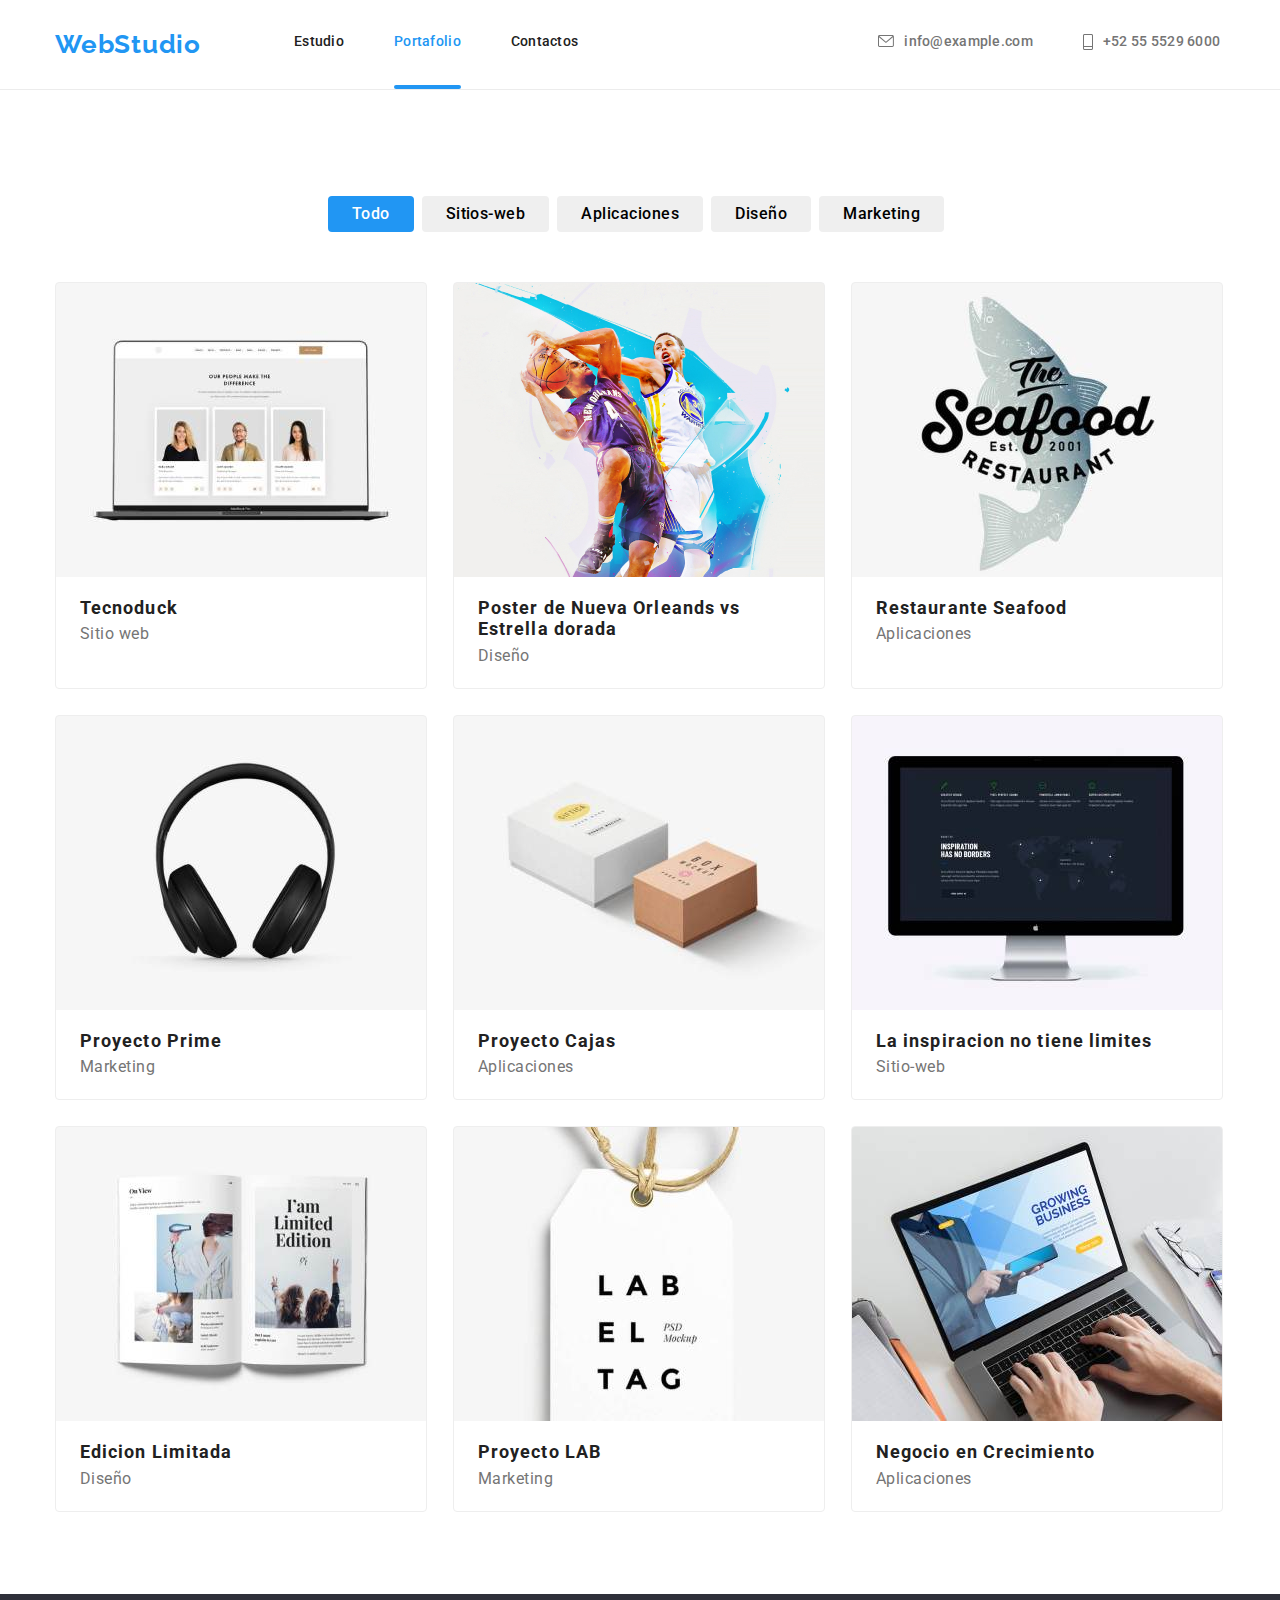
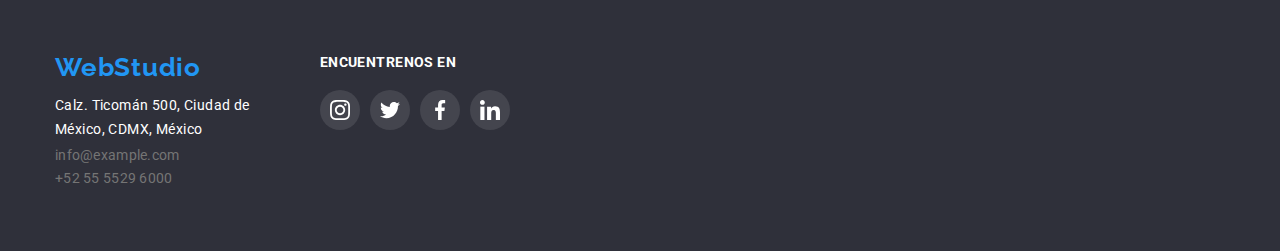
==== portafolio.html @ b6c609a0 "Agregar Archivos del repositorio anterior" ====
<!DOCTYPE html>
<html lang="en">
  <head>
    <meta charset="UTF-8" />
    <meta http-equiv="X-UA-Compatible" content="IE=edge" />
    <meta name="viewport" content="width=device-width, initial-scale=1.0" />
    <title>tarea de casa 2</title>
    <!-- Primeramente el normalizador -->
    <link
      rel="stylesheet"
      href="https://cdnjs.cloudflare.com/ajax/libs/modern-normalize/1.0.0/modern-normalize.min.css"
    />
    <link rel="stylesheet" href="./css/styles.css" />
    <link rel="preconnect" href="https://fonts.googleapis.com" />
    <link rel="preconnect" href="https://fonts.gstatic.com" crossorigin />
    <link
      href="https://fonts.googleapis.com/css2?family=Raleway:wght@700&family=Roboto:wght@400;500;700;900&display=swap"
      rel="stylesheet"
    />
  </head>
  <body>
    <header class="container-header">
      <div class="container flex">
        <nav class="container-nav">
          <a class="header-webstudio" href="webStudio">WebStudio</a>
          <ul class="set-header">
            <li class="item-header">
              <a class="header-text" href="./index.html"> Estudio</a>
            </li>
            <li class="item-header">
              <a class="header-text portafolio" href="./portafolio.html">
                Portafolio</a
              >
            </li>
            <li class="item-header">
              <a class="header-text" href="Contactos"> Contactos</a>
            </li>
          </ul>
        </nav>
        <ul class="set-link-header">
          <li class="item-header">
            <svg class="icons-header">
              <use href="./images/symbol-defs.svg#icon-sobre"></use>
            </svg>
            <a class="a-header-text" href="info@example.com">
              info@example.com
            </a>
          </li>
          <li class="item-header">
            <svg class="icons-header telefonio">
              <use href="./images/symbol-defs.svg#icon-telefonio"></use>
            </svg>
            <a class="a-header-text" href="+525555296000"> +52 55 5529 6000 </a>
          </li>
        </ul>
      </div>
    </header>
    <main>
      <section class="container-briefcase">
        <div class="container">
          <ul class="set-filter-briefcase">
            <li class="item-filter-briefcase">
              <button type="button" class="filter-briefcase todo">Todo</button>
            </li>
            <li class="item-filter-briefcase">
              <button type="button" class="filter-briefcase sitio">
                Sitios-web
              </button>
            </li>
            <li class="item-filter-briefcase">
              <button type="button" class="filter-briefcase aplicaciones">
                Aplicaciones
              </button>
            </li>
            <li class="item-filter-briefcase">
              <button type="button" class="filter-briefcase diseño">
                Diseño
              </button>
            </li>
            <li class="item-filter-briefcase">
              <button type="button" class="filter-briefcase marketing">
                Marketing
              </button>
            </li>
          </ul>
          <ul class="set-products">
            <li class="item-products">
              <a href="product" class="link-products">
                <div class="box-container-products-hover">
                  <div class="overlay-products-hover">
                    <p class="text-hover-card">
                      Tecnoduck es una plataforma de <br />
                      distribución de coronavirus de última <br />
                      generación. Las compañías usan esta <br />
                      plataforma para el espionaje digital y <br />
                      los ataques a los servidores seguros <br />
                      de la competencia.
                    </p>
                  </div>
                </div>
                <div class="box-container-information-products">
                  <h2 class="title-information">Tecnoduck</h2>
                  <p class="contens-information">Sitio web</p>
                </div>
              </a>
            </li>
            <li class="item-products">
              <a href="product" class="link-products">
                <div class="box-container-products-hover">
                  <div class="overlay-products-hover">
                    <p class="text-hover-card">
                      Tecnoduck es una plataforma de <br />
                      distribución de coronavirus de última <br />
                      generación. Las compañías usan esta <br />
                      plataforma para el espionaje digital y <br />
                      los ataques a los servidores seguros <br />
                      de la competencia.
                    </p>
                  </div>
                </div>
                <h2 class="title-information">
                  Poster de Nueva Orleands vs<br />
                  Estrella dorada
                </h2>
                <p class="contens-information">Diseño</p>
              </a>
            </li>
            <li class="item-products">
              <a href="product" class="link-products">
                <div class="box-container-products-hover">
                  <div class="overlay-products-hover">
                    <p class="text-hover-card">
                      Tecnoduck es una plataforma de <br />
                      distribución de coronavirus de última <br />
                      generación. Las compañías usan esta <br />
                      plataforma para el espionaje digital y <br />
                      los ataques a los servidores seguros <br />
                      de la competencia.
                    </p>
                  </div>
                </div>
                <h2 class="title-information">Restaurante Seafood</h2>
                <p class="contens-information">Aplicaciones</p>
              </a>
            </li>
            <li class="item-products">
              <a href="product" class="link-products">
                <div class="box-container-products-hover">
                  <div class="overlay-products-hover">
                    <p class="text-hover-card">
                      Tecnoduck es una plataforma de <br />
                      distribución de coronavirus de última <br />
                      generación. Las compañías usan esta <br />
                      plataforma para el espionaje digital y <br />
                      los ataques a los servidores seguros <br />
                      de la competencia.
                    </p>
                  </div>
                </div>
                <h2 class="title-information">Proyecto Prime</h2>
                <p class="contens-information">Marketing</p>
              </a>
            </li>
            <li class="item-products">
              <a href="product" class="link-products">
                <div class="box-container-products-hover">
                  <div class="overlay-products-hover">
                    <p class="text-hover-card">
                      Tecnoduck es una plataforma de <br />
                      distribución de coronavirus de última <br />
                      generación. Las compañías usan esta <br />
                      plataforma para el espionaje digital y <br />
                      los ataques a los servidores seguros <br />
                      de la competencia.
                    </p>
                  </div>
                </div>
                <h2 class="title-information">Proyecto Cajas</h2>
                <p class="contens-information">Aplicaciones</p>
              </a>
            </li>
            <li class="item-products">
              <a href="product" class="link-products">
                <div class="box-container-products-hover">
                  <div class="overlay-products-hover">
                    <p class="text-hover-card">
                      Tecnoduck es una plataforma de <br />
                      distribución de coronavirus de última <br />
                      generación. Las compañías usan esta <br />
                      plataforma para el espionaje digital y <br />
                      los ataques a los servidores seguros <br />
                      de la competencia.
                    </p>
                  </div>
                </div>
                <h2 class="title-information">
                  La inspiracion no tiene limites
                </h2>
                <p class="contens-information">Sitio-web</p>
              </a>
            </li>
            <li class="item-products">
              <a href="product" class="link-products">
                <div class="box-container-products-hover">
                  <div class="overlay-products-hover">
                    <p class="text-hover-card">
                      Tecnoduck es una plataforma de <br />
                      distribución de coronavirus de última <br />
                      generación. Las compañías usan esta <br />
                      plataforma para el espionaje digital y <br />
                      los ataques a los servidores seguros <br />
                      de la competencia.
                    </p>
                  </div>
                </div>
                <h2 class="title-information">Edicion Limitada</h2>
                <p class="contens-information">Diseño</p>
              </a>
            </li>
            <li class="item-products">
              <a href="product" class="link-products">
                <div class="box-container-products-hover">
                  <div class="overlay-products-hover">
                    <p class="text-hover-card">
                      Tecnoduck es una plataforma de <br />
                      distribución de coronavirus de última <br />
                      generación. Las compañías usan esta <br />
                      plataforma para el espionaje digital y <br />
                      los ataques a los servidores seguros <br />
                      de la competencia.
                    </p>
                  </div>
                </div>
                <h2 class="title-information">Proyecto LAB</h2>
                <p class="contens-information">Marketing</p>
              </a>
            </li>
            <li class="item-products">
              <a href="product" class="link-products">
                <div class="box-container-products-hover">
                  <div class="overlay-products-hover">
                    <p class="text-hover-card">
                      Tecnoduck es una plataforma de <br />
                      distribución de coronavirus de última <br />
                      generación. Las compañías usan esta <br />
                      plataforma para el espionaje digital y <br />
                      los ataques a los servidores seguros <br />
                      de la competencia.
                    </p>
                  </div>
                </div>
                <h2 class="title-information">Negocio en Crecimiento</h2>
                <p class="contens-information">Aplicaciones</p>
              </a>
            </li>
          </ul>
        </div>
      </section>
    </main>
    <!--Footer-->
    <footer class="container-footer">
      <div class="container flex">
        <div class="block">
          <a class="header-webstudio-footer" href="webStudio">WebStudio</a>
          <address class="address-footer">
            <p class="p-footer">
              Calz. Ticomán 500, Ciudad de <br />México, CDMX, México
            </p>
            <ul class="set-addrees-footer">
              <li class="item-a-footer">
                <a class="a-footer" href="info@example.com">
                  info@example.com</a
                >
              </li>
              <li class="item-a-footer">
                <a class="a-footer" href="+525555296000"> +52 55 5529 6000 </a>
              </li>
            </ul>
          </address>
        </div>
        <div class="container-footer-icons">
          <p class="title-meet">ENCUENTRENOS EN</p>
          <ul class="set-footer-icons">
            <li>
              <div class="circle-footer-icons">
                <svg class="social-media-footer">
                  <use href="./images/symbol-defs.svg#icon-instagram"></use>
                </svg>
              </div>
            </li>
            <li>
              <div class="circle-footer-icons">
                <svg class="social-media-footer">
                  <use href="./images/symbol-defs.svg#icon-twitter"></use>
                </svg>
              </div>
            </li>
            <li>
              <div class="circle-footer-icons">
                <svg class="social-media-footer">
                  <use href="./images/symbol-defs.svg#icon-facebook"></use>
                </svg>
              </div>
            </li>
            <li>
              <div class="circle-footer-icons">
                <svg class="social-media-footer">
                  <use href="./images/symbol-defs.svg#icon-linkedin"></use>
                </svg>
              </div>
            </li>
          </ul>
        </div>
      </div>
    </footer>
    <script src="./js/main.js"></script>
  </body>
</html>
---- css/styles.css ----
html {
  box-sizing: border-box;
}

:root {
  --color-text: #212121;
  --background-color-heroes: #2f303a;
  --border-buttom-header-color: #ececec;
  --background-color-header: #ffffff;
  --background-color-team: #f5f4fa;
  --color-pseudoclase: #2196f3;
  --color-link: #757575;
  --item-products-border: #eeeeee;
  --background-color-icons-footer: rgba(255, 255, 255, 0.1);
  --color-icons: rgba(117, 117, 117, 1);
  --background-color-heroes-degrade: rgba(47, 48, 58, 0.4);
  --background-color-box-products-hover: gba(33, 150, 243, 0.9);
}

*,
*::after,
*::before {
  box-sizing: inherit;
}
/* Estilos para poner a cero la sangría superior de los elementos */
h1,
h2,
h3,
h4,
h5,
h6,
p {
  margin-top: 0;
  margin-bottom: 0;
}
/* Clase para restablecer las propiedades básicas de las listas (ul) */
ul {
  list-style: none;
  padding-left: 0;
  text-decoration: none;
  margin: 0;
}
/* Clase para restablecer las propiedades básicas de los enlaces */
a {
  text-decoration: none;
  color: inherit;
}
/* Propiedades para la correcta visualización de las imágenes */
img {
  display: block;
  max-width: 100%;
  height: auto;
}
/* Propiedad para anular la cursiva en address */

address {
  font-style: normal;
}

body {
  font-size: 14px;
  font-family: 'Roboto', sans-serif;
  letter-spacing: 0.03em;
  color: var(--color-text);
}

/* header */

.container {
  width: 1200px;
  padding-left: 15px;
  padding-right: 15px;
  margin-left: auto;
  margin-right: auto;
}

.flex {
  display: flex;
}

.container-header {
  display: flex;
  background-color: var(--background-color-header);
  border-bottom: 1px solid var(--border-buttom-header-color);
}

.container-nav {
  display: flex;
}

.header-webstudio {
  color: var(--color-pseudoclase);
  font-family: 'Raleway', sans-serif;
  font-size: 26px;
  font-weight: 700;
  line-height: 1.1em;
  letter-spacing: 0.03em;
  text-align: right;
  text-decoration: none;
  padding: 30px 0px;
  margin-right: 93px;
}

.set-header {
  display: flex;
  padding: 30px 0px;
  margin-right: 300px;
}

.header-text {
  font-size: 14px;
  font-weight: 500;
  line-height: 1.7em;
  letter-spacing: 0.02em;
  text-decoration: none;
}

.header-text:hover,
.header-text:focus {
  color: var(--color-pseudoclase);
}

.set-link-header {
  display: flex;
  padding: 30px 0px;
}

.item-header {
  display: flex;
}

.item-header:not(:last-child) {
  margin-right: 50px;
}

.estudio {
  color: var(--color-pseudoclase);
  position: relative;
}

.estudio::after {
  content: '';
  position: absolute;
  left: 0px;
  top: calc(100% + 26px);
  width: 100%;
  height: 4px;
  background: #2196f3;
  border-radius: 2px;
}

.portafolio {
  color: var(--color-pseudoclase);
  position: relative;
}

.portafolio::after {
  content: '';
  position: absolute;
  left: 0px;
  top: calc(100% + 26px);
  width: 100%;
  height: 4px;
  background: #2196f3;
  border-radius: 2px;
}

.a-header-text {
  color: var(--color-link);
  font-weight: 500;
  font-size: 14px;
  line-height: 1.7em;
  letter-spacing: 0.02em;
  text-decoration: none;
  text-align: right;
}

.icons-header {
  height: 12px;
  width: 16px;
  fill: var(--color-icons);
  cursor: pointer;
  margin-right: 10px;
  margin-top: 5px;
}

.telefonio {
  height: 16px;
  width: 10px;
  margin-top: 4px;
}

.item-header:hover .a-header-text {
  color: var(--color-pseudoclase);
}

.item-header:hover .icons-header {
  fill: var(--color-pseudoclase);
}

/* Main Section Heroes */
.container-heroes {
  background-image: linear-gradient(rgba(35, 39, 50, 0.6), rgba(5, 7, 12, 0.6)),
    url(../images/Imagen.jpg);
  padding-top: 200px;
  padding-bottom: 200px;
}

#modal {
  position: relative;
  width: 528px;
  height: 581px;
  background-color: #ffffff;
  border: none;
  border-radius: 4px;
}

.vector-btn-close-modal {
  padding: 9px;
  width: 35px;
  height: 35px;
  border-radius: 50%;
  border: 1px solid rgba(0, 0, 0, 0.1);
}

#btn-close-modal {
  background-color: #ffffff;
  position: absolute;
  right: 8px;
  top: 8px;
  border: none;
  cursor: pointer;
}

.heroes-title {
  color: white;

  font-style: normal;
  font-weight: 900;
  font-size: 44px;
  line-height: 60px;

  text-align: center;
  letter-spacing: 0.06em;
  text-transform: uppercase;
}

.heroes-button {
  margin: auto;
  gap: 10px;
  padding: 10px 32px;
  font-style: normal;
  font-weight: 700;
  font-size: 16px;
  line-height: 1.8;
  display: flex;
  letter-spacing: 0.06em;
  cursor: pointer;
  border: none;
  border-radius: 4px;
  margin-top: 30px;
  background-color: var(--color-pseudoclase);
  color: var(--background-color-header);
}

/* Main Section indicators */

.container-indicators {
  padding-top: 95px;
  padding-bottom: 94px;
}

.item-indicadors {
  flex-basis: calc((100%-90px) / 4);
}

.box-indicators {
  width: 270px;
  height: 120px;
  background: #f5f4fa;
  border-radius: 4px;
  margin-bottom: 30px;
  display: inline-flex;
}

.icons-indicators {
  padding: 25px 100px;
  fill: var(--color-icons);
  cursor: pointer;
}

.icons-indicators:hover {
  fill: #2196f3;
}

.card-set-indicators {
  display: flex;
  gap: 30px;
}

.indicators-title {
  color: var(--color-text);
  font-size: 14px;
  font-weight: 700;
  line-height: 1.7;
  letter-spacing: 0.03em;
  text-align: left;
  margin-bottom: 10px;
}

.indicators-text {
  color: var(--color-link);
  font-size: 14px;
  font-weight: 400;
  line-height: 1.7;
  letter-spacing: 0.03em;
  text-align: left;
}

/* Main Section dedicate */

.container-dedicate {
  margin: auto;
  mix-blend-mode: normal;
}

.dedicate-our-title {
  font-size: 36px;
  font-weight: 700;
  line-height: 1.5;
  letter-spacing: 0.03em;
  text-align: center;
  margin-bottom: 55.05px;
}

.set-images-dedicate {
  display: flex;
  margin: auto;
  justify-content: center;
  gap: 30px;
}

.background {
  width: 373px;
  height: 323px;
  position: relative;
}

.box-dedicate-bottom {
  width: 370px;
  height: 70px;
  background: rgba(47, 48, 58, 0.8);
  position: absolute;
  bottom: 0;
}

.text-dedicate {
  font-weight: 700;
  font-size: 14px;
  line-height: 1.5;
  text-align: center;
  letter-spacing: 0.03em;
  text-transform: uppercase;
  color: var(--background-color-header);
  padding: 27px 79px;
}

/* Main Section team */

.our-team {
  margin-top: 94px;
  background-color: var(--background-color-team);
}

.title-our-team {
  font-size: 36px;
  font-weight: 700;
  line-height: 1.5;
  letter-spacing: 0.03em;
  text-align: center;
  margin: auto;
  padding-top: 94px;
}

.set-images-team {
  display: flex;
  margin-top: 50px;
  padding-bottom: 94px;
  gap: 30px;
}

.item-our-team {
  box-shadow: 0px 1px 3px rgba(0, 0, 0, 0.12), 0px 1px 1px rgba(0, 0, 0, 0.14),
    0px 2px 1px rgba(0, 0, 0, 0.2);
  border-radius: 0px 0px 4px 4px;
  background-color: white;
}

.name-employee {
  color: var(--color-text);
  font-size: 16px;
  font-weight: 500;
  line-height: 1.5;
  letter-spacing: 0.03em;
  text-align: center;
  padding-top: 30px;
}

.function-employee {
  color: var(--color-link);
  font-size: 16px;
  font-weight: 400;
  line-height: 1.5;
  letter-spacing: 0.03em;
  text-align: center;
  margin-top: 10px;
}

.icons-our-team {
  display: flex;
  padding-top: 16px;
  padding-bottom: 30px;
  align-items: center;
  justify-content: center;
  gap: 15px;
}

.hover-conjunt-team:hover .circle-our-team-icons {
  background-color: var(--color-pseudoclase);
}
.hover-conjunt-team:hover .social-media {
  fill: var(--background-color-header);
}

.circle-our-team-icons {
  height: 40px;
  width: 40px;
  border-radius: 50%;
  display: flex;
  align-items: center;
  justify-content: center;
  cursor: pointer;
}

.circle-our-team-icons:hover {
  background-color: var(--color-pseudoclase);
}

.social-media {
  height: 20px;
  width: 20px;
  fill: var(--color-icons);
  cursor: pointer;
}

.social-media:hover {
  fill: var(--background-color-header);
}

.container-regular-customers {
  padding-bottom: 151px;
}

.title-regular-customers {
  font-size: 36px;
  font-weight: 700;
  line-height: 1.5;
  letter-spacing: 0.03em;
  text-align: center;
  padding-top: 59px;
  margin-bottom: 44px;
}

.set-regular-customer {
  gap: 30px;
  display: flex;
}

.logos-regular-customer {
  box-sizing: border-box;
  border: 1px solid #afb1b8;
  border-radius: 4px;
  width: 170px;
  height: 81px;
  padding: 14px 32px;
  fill: var(--color-icons);
  cursor: pointer;
}

.box-regular-customer:hover .logos-regular-customer {
  fill: var(--color-pseudoclase);
  border-color: var(--color-pseudoclase);
}

/* page Briefcase*/

/* Desde este punto se maneja la pagina de portafolio */

/* main section FilterBriefcase */

.container-briefcase {
  background-color: white;
  margin: auto;
}

.set-filter-briefcase {
  display: flex;
  padding-top: 106px;
  align-items: center;
  justify-content: center;
}

.item-filter-briefcase {
  margin-right: 8px;
}

.filter-briefcase {
  border-radius: 4px;
  font-size: 16px;
  font-weight: 500;
  line-height: 1.5;
  letter-spacing: 0.03em;
  text-align: center;
  border: none;
  cursor: pointer;
  padding: 6px 24px;
}

.filter-briefcase:hover,
.filter-briefcase:focus {
  box-shadow: 0px 2px 2px 0px rgba(0, 0, 0, 0.12);

  box-shadow: 0px 1px 2px 0px rgba(0, 0, 0, 0.08);

  box-shadow: 0px 3px 1px 0px rgba(0, 0, 0, 0.1);
}

.todo {
  background: var(--color-pseudoclase);
  color: white;
  text-align: center;
}

.filter-briefcase:hover,
.filter-briefcase:focus {
  background: var(--color-pseudoclase);
  color: white;
}

/* main section products */

.set-products {
  display: flex;
  flex-wrap: wrap;
  margin-top: 50px;
  padding-bottom: 82px;
  gap: 26px;
}

.item-products {
  background-color: var(--background-color-header);
  border-radius: 4px;
  border: 1px solid var(--item-products-border);
  background-repeat: no-repeat;
}

.item-products:hover {
  background: #ffffff;
  background-repeat: no-repeat;
  border: 1px solid #eeeeee;
  box-shadow: 0px 1px 1px rgba(0, 0, 0, 0.12), 0px 4px 4px rgba(0, 0, 0, 0.06),
    1px 4px 6px rgba(0, 0, 0, 0.16);
  transition-duration: 250ms;
}

.box-container-products-hover {
  position: relative;
  width: 370px;
  height: 294px;
  margin-left: auto;
  margin-right: auto;
  overflow: hidden;
}

.item-products:nth-child(1) {
  background-image: url(../images/computerthree.jpg);
}

.item-products:nth-child(2) {
  background-image: url(../images/basketball.jpg);
}

.item-products:nth-child(3) {
  background-image: url(../images/theseafood.jpg);
}

.item-products:nth-child(4) {
  background-image: url(../images/headphones.jpg);
}

.item-products:nth-child(5) {
  background-image: url(../images/thebox.jpg);
}

.item-products:nth-child(6) {
  background-image: url(../images/computer.jpg);
}

.item-products:nth-child(7) {
  background-image: url(../images/magazine.jpg);
}

.item-products:nth-child(8) {
  background-image: url(../images/label.jpg);
}

.item-products:nth-child(9) {
  background-image: url(../images/computertwo.jpg);
}

.item-products:hover .overlay-products-hover {
  top: 0px;
}

.overlay-products-hover {
  position: absolute;
  top: 300px;
  transition: 250ms;
  transition-timing-function: cubic-bezier(0.4, 0, 0.2, 1);
  color: white;
  background: rgb(33, 150, 243);
  background: linear-gradient(
    90deg,
    rgba(33, 150, 243, 0.9) 0%,
    rgba(33, 150, 243, 0.9) 100%
  );
}

.box-container-information-products {
  background-color: white;
}

.text-hover-card {
  font-weight: 400;
  font-size: 18px;
  line-height: 28px;
  letter-spacing: 0.03em;
  padding: 63px 24px;
}

.title-information {
  cursor: pointer;
  font-size: 18px;
  font-weight: 700;
  line-height: 1.2;
  letter-spacing: 0.06em;
  text-align: left;
  padding-top: 20px;
  padding-left: 24px;
  padding-right: 20px;
}

.contens-information {
  cursor: pointer;
  color: #757575;
  font-size: 16px;
  line-height: 1.5;
  letter-spacing: 0.03em;
  text-align: left;
  padding-left: 24px;
  padding-right: 24px;
  padding-bottom: 20px;
  margin-top: 4px;
}

/* Footer */

footer {
  color: white;
  background-color: var(--background-color-heroes);
}

.container-footer {
  padding-top: 60px;
  padding-bottom: 60px;
}

.header-webstudio-footer {
  color: var(--color-pseudoclase);
  font-family: 'Raleway', sans-serif;
  font-size: 26px;
  font-weight: 700;
  line-height: 1;
  letter-spacing: 0.03em;
  text-decoration: none;
  cursor: pointer;

  margin-top: 60px;
}

.p-footer {
  font-size: 14px;
  font-weight: 400;
  line-height: 1.7;
  letter-spacing: 0.03em;
  margin-bottom: 2px;
  margin-top: 14px;
}

.set-addrees-footer {
  display: inline-block;
  margin: auto;
}

.item-a-footer {
  margin: auto;
}

.a-footer:hover,
.a-footer:focus {
  color: var(--color-pseudoclase);
}

.a-footer:active {
  color: var(--color-pseudoclase);
}

.a-footer {
  color: var(--color-link);
  font-weight: 400;
  font-size: 14px;
  line-height: 1.7;
  letter-spacing: 0.02em;
  margin-bottom: 47px;
  padding-bottom: 9px;
}

.container-footer-icons {
  display: flex;
  background-color: var(background-color-icons-footer);
  display: block;
  margin-left: 70px;
}

.title-meet {
  font-weight: 700;
  font-size: 14px;
  line-height: 16px;
  letter-spacing: 0.03em;
  text-transform: uppercase;
  margin-bottom: 20px;
}

.set-footer-icons {
  display: flex;
  gap: 10px;
}

.circle-footer-icons {
  height: 40px;
  width: 40px;
  background-color: var(--background-color-icons-footer);
  border-radius: 50%;
  display: flex;
  align-items: center;
  justify-content: center;
  cursor: pointer;
}

.circle-footer-icons:hover {
  background-color: var(--color-pseudoclase);
}

.social-media-footer {
  height: 20px;
  width: 20px;
  fill: var(--background-color-header);
}
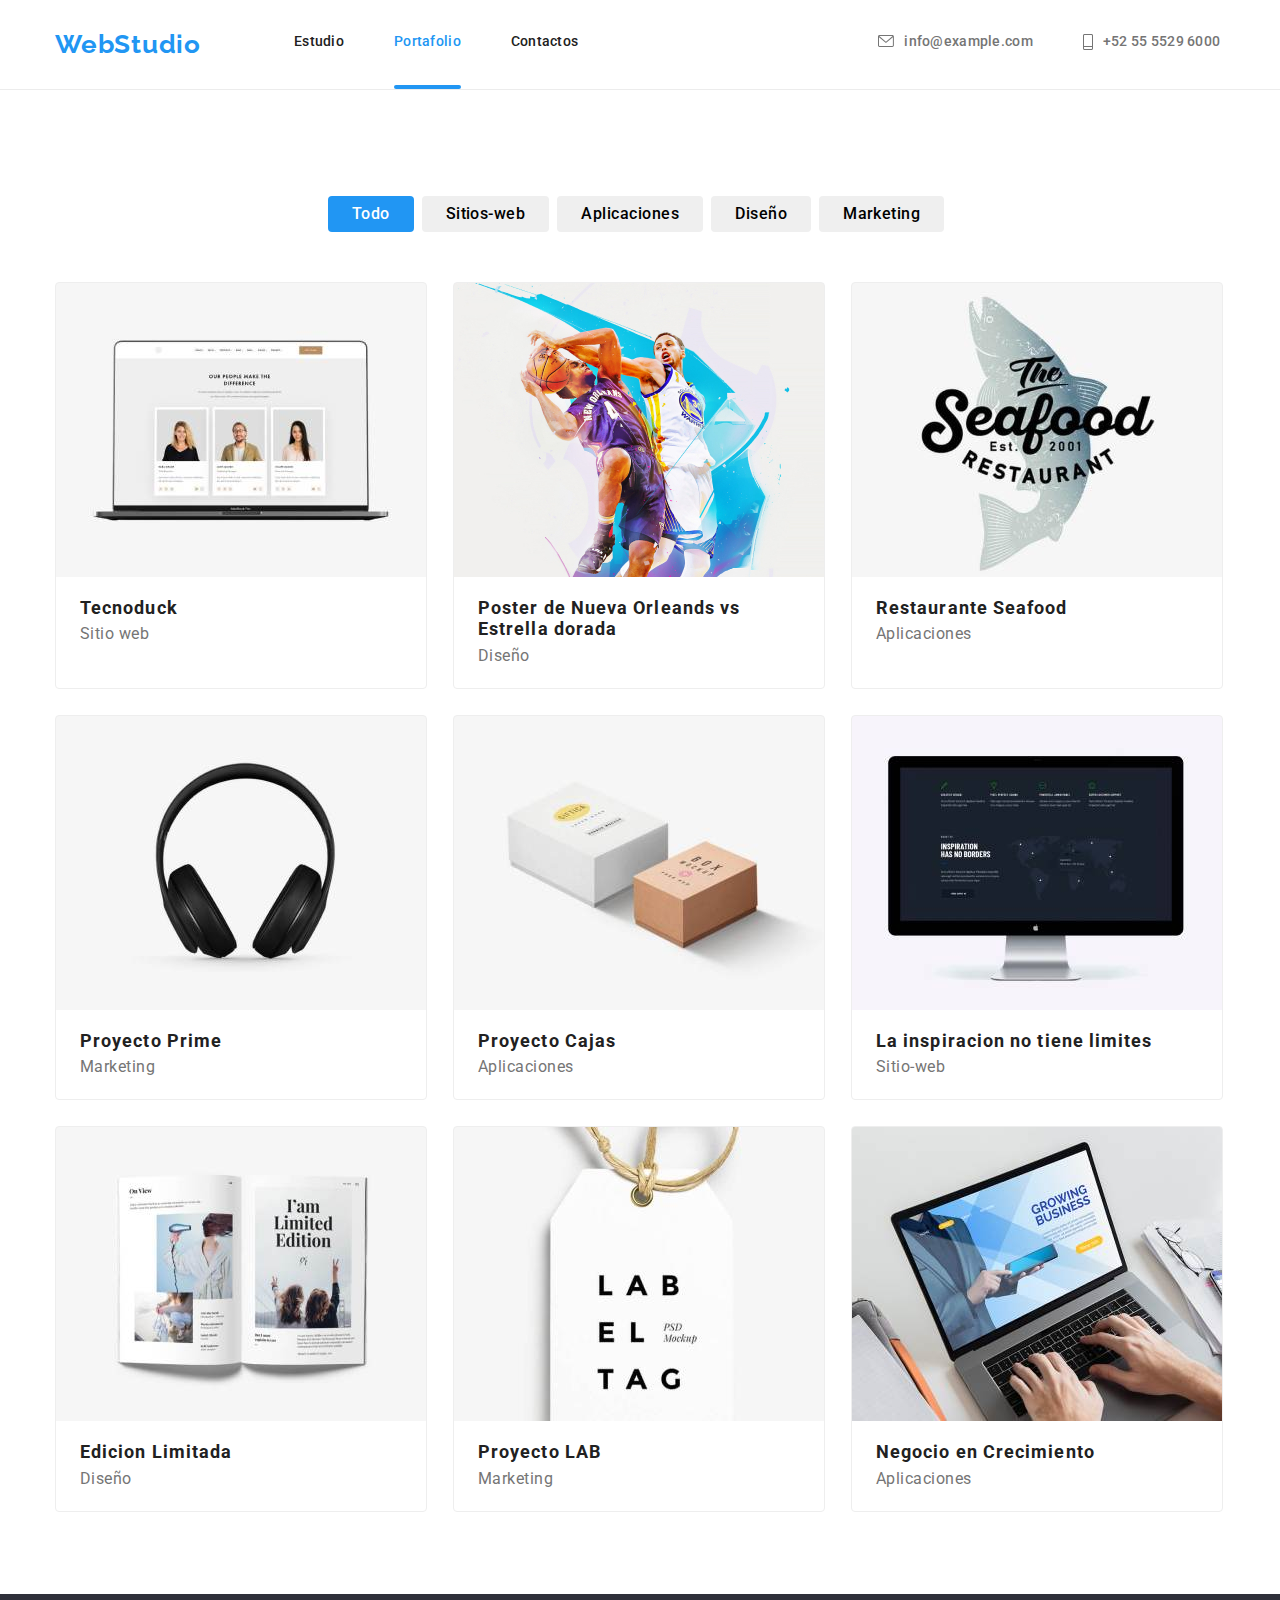
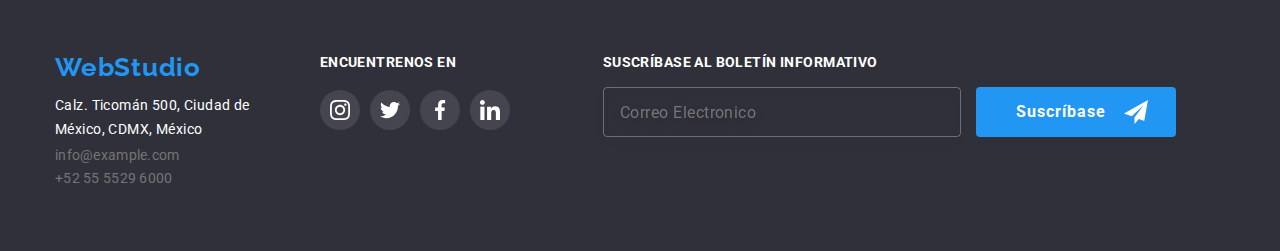
==== commit 7635c22c: "Cambios pertinentes 03" ====
--- a/portafolio.html
+++ b/portafolio.html
@@ -311,6 +311,35 @@
             </li>
           </ul>
         </div>
+        <div class="container-suscribe-footer">
+          <p class="title-modal-footer">SUSCRÍBASE AL BOLETÍN INFORMATIVO</p>
+          <form class="form-footer">
+            <label>
+              <textarea
+                class="textarea-form-footer"
+                name="Comentario"
+                rows="5"
+                placeholder="Correo Electronico"
+              ></textarea>
+            </label>
+            <div class="container-btn-footer">
+              <label>
+                <div class="set-btn-footer">
+                  <button class="btn-send-footer" type="submit">
+                    <p class="text-btn-send-footer">Suscríbase</p>
+                  </button>
+                  <div class="item-btn-footer">
+                    <svg class="icon-send-btn-footer">
+                      <use
+                        href="./images/symbol-defs.svg#icon-enviarcono"
+                      ></use>
+                    </svg>
+                  </div>
+                </div>
+              </label>
+            </div>
+          </form>
+        </div>
       </div>
     </footer>
     <script src="./js/main.js"></script>
--- a/css/styles.css
+++ b/css/styles.css
@@ -206,32 +206,6 @@
   padding-bottom: 200px;
 }
 
-#modal {
-  position: relative;
-  width: 528px;
-  height: 581px;
-  background-color: #ffffff;
-  border: none;
-  border-radius: 4px;
-}
-
-.vector-btn-close-modal {
-  padding: 9px;
-  width: 35px;
-  height: 35px;
-  border-radius: 50%;
-  border: 1px solid rgba(0, 0, 0, 0.1);
-}
-
-#btn-close-modal {
-  background-color: #ffffff;
-  position: absolute;
-  right: 8px;
-  top: 8px;
-  border: none;
-  cursor: pointer;
-}
-
 .heroes-title {
   color: white;
 
@@ -776,3 +750,258 @@
   width: 20px;
   fill: var(--background-color-header);
 }
+
+.container-suscribe-footer {
+  margin-left: 93px;
+}
+
+.form-footer {
+  display: flex;
+}
+
+.title-modal-footer {
+  font-size: 14px;
+  font-weight: 700;
+  line-height: 16px;
+  letter-spacing: 0.03em;
+  text-align: left;
+  color: white;
+  margin-bottom: 17px;
+}
+
+.textarea-form-footer {
+  resize: none;
+  padding: 15px 101px 15px 16px;
+  width: 358px;
+  height: 50px;
+  border: 1px solid rgba(255, 255, 255, 0.3);
+  filter: drop-shadow(0px 4px 4px rgba(0, 0, 0, 0.15));
+  border-radius: 4px;
+  background: none;
+  font-family: Roboto;
+  font-size: 16px;
+  font-weight: 400;
+  line-height: 1.25;
+  letter-spacing: 0.03em;
+  text-align: left;
+  overflow-y: hidden;
+  color: var(--background-color-header);
+}
+
+.container-btn-footer {
+  display: flex;
+  margin-left: 15px;
+}
+
+.set-btn-footer {
+  position: relative;
+}
+
+.item-btn-footer {
+  position: absolute;
+  right: 28px;
+  top: 13px;
+}
+
+.icon-send-btn-footer {
+  height: 24.000051498413086px;
+  width: 23.999996185302734px;
+  fill: var(--background-color-header);
+}
+
+.btn-send-footer {
+  font-size: 16px;
+  font-weight: 700;
+  line-height: 30px;
+  letter-spacing: 0.06em;
+  text-align: center;
+  width: 200px;
+  height: 50px;
+  border: none;
+  color: var(--background-color-header);
+  background: var(--color-pseudoclase);
+  border-radius: 4px;
+  cursor: pointer;
+}
+
+.text-btn-send-footer {
+  position: relative;
+  right: 15px;
+  color: var(--background-color-header);
+}
+
+/* Modal-section-heroes */
+
+.form-modal {
+  display: flex;
+  flex-direction: column;
+  row-gap: 10px;
+}
+
+.title-modal {
+  font-weight: 700;
+  font-size: 20px;
+  line-height: 1.4;
+  text-align: center;
+  letter-spacing: 0.03em;
+  color: var(--color-text);
+  margin-bottom: 20px;
+  height: 23px;
+  width: 448px;
+  margin-top: 3px;
+}
+
+.subtitle-modal {
+  font-weight: 400;
+  font-size: 12px;
+  line-height: 0.8;
+  letter-spacing: 0.01em;
+  color: #757575;
+}
+
+.vector-form {
+  margin: 14px 15px;
+}
+
+.personas {
+  height: 12px;
+  width: 12px;
+}
+
+.telefonoantiguo {
+  height: 13px;
+  width: 13px;
+}
+
+.chulo {
+  height: 12px;
+  width: 15px;
+}
+
+.input-form {
+  width: 448px;
+  height: 40px;
+  border: 1px solid rgba(33, 33, 33, 0.2);
+  border-radius: 4px;
+  padding: 12px 42px;
+}
+
+.set-container-form:hover,
+.vector-form:hover {
+  fill: var(--color-pseudoclase);
+}
+
+.set-container-form:hover,
+.input-form:hover {
+  border-color: var(--color-pseudoclase);
+}
+
+.set-container-form {
+  position: relative;
+  margin-top: 4px;
+}
+
+.item-box-icons-form {
+  position: absolute;
+}
+
+.box-textarea-form {
+  margin-top: 4px;
+  flex-direction: column;
+}
+
+.textarea-form-modal {
+  resize: none;
+  padding: 12px 16px;
+  height: 120px;
+  width: 448px;
+  border-radius: 4px;
+  border: 1px solid rgba(33, 33, 33, 0.2);
+}
+
+.textarea-form-modal:hover,
+.textarea-form-modal:focus {
+  border: 1px solid var(--color-pseudoclase);
+}
+
+.box-conditions-form {
+  display: flex;
+  margin-top: 20px;
+  margin-left: 20px;
+}
+
+.input-checkbox-form {
+  margin-top: 3px;
+  height: 15px;
+  width: 16px;
+  border-radius: 2px;
+}
+
+.text-condition-modal {
+  font-weight: 400;
+  font-size: 14px;
+  line-height: 1.5;
+  letter-spacing: 0.03em;
+  color: var(--color-link);
+  margin-left: 7px;
+}
+
+.box-btn-send-modal {
+  display: flex;
+  position: absolute;
+  right: 175px;
+  font-size: 16px;
+  font-weight: 700;
+  line-height: 1.8;
+  letter-spacing: 0.06em;
+  text-align: center;
+  margin-top: 15px;
+}
+
+.btn-send-modal {
+  width: 200px;
+  height: 50px;
+  background: var(--color-pseudoclase);
+  color: white;
+  border-radius: 4px;
+  border: none;
+  padding: 10px 75px;
+}
+
+.btn-send-modal:hover,
+.btn-send-modal:focus {
+  box-shadow: 0px 4px 4px rgba(0, 0, 0, 0.15);
+}
+
+#modal {
+  position: relative;
+  width: 528px;
+  height: 581px;
+  background-color: #ffffff;
+  border: none;
+  border-radius: 4px;
+  padding: 40px;
+  overflow: auto;
+}
+
+.vector-btn-close-modal {
+  padding: 9px;
+  width: 35px;
+  height: 35px;
+  border-radius: 50%;
+  border: 1px solid rgba(0, 0, 0, 0.1);
+}
+
+.vector-btn-close-modal:hover,
+.vector-btn-close-modal:focus {
+  fill: var(--color-pseudoclase);
+}
+
+#btn-close-modal {
+  background-color: #ffffff;
+  position: absolute;
+  right: 8px;
+  top: 8px;
+  border: none;
+  cursor: pointer;
+}
